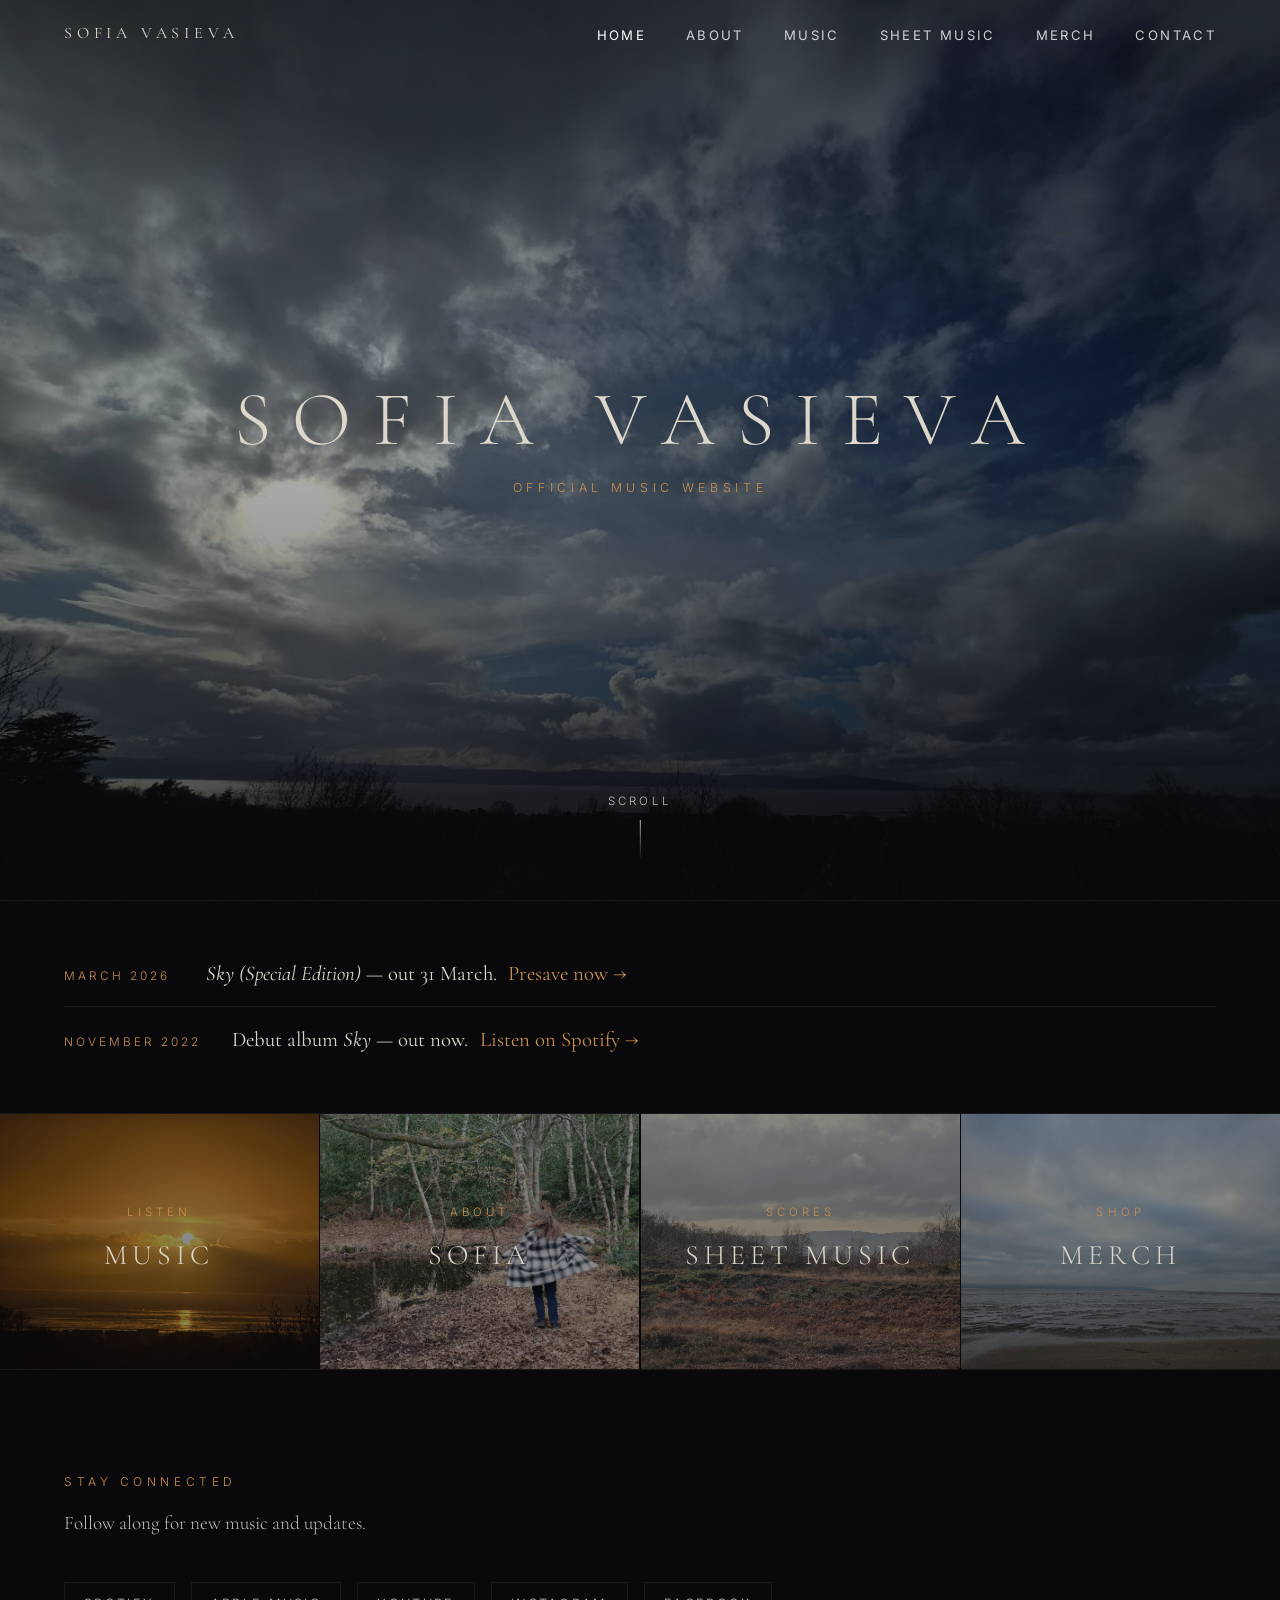
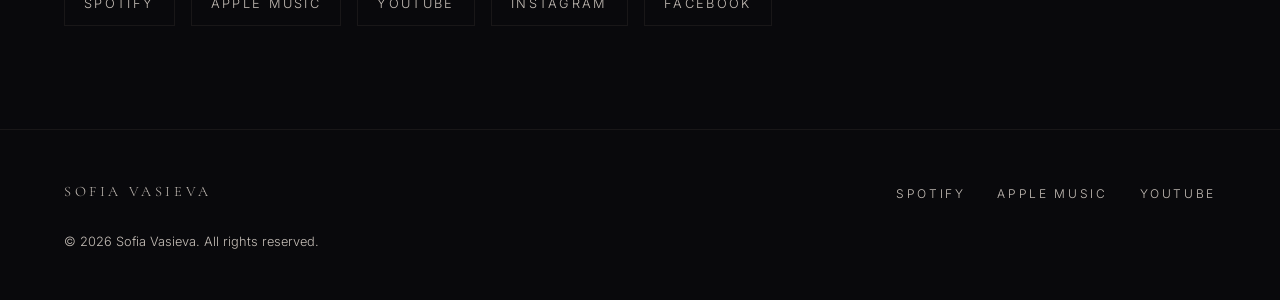
==== index.html @ a775e07c "Adding files first time" ====
<!DOCTYPE html>
<html lang="en">
<head>
  <meta charset="UTF-8">
  <meta name="viewport" content="width=device-width, initial-scale=1.0">
  <title>Sofia Vasieva</title>
  <meta name="description" content="Sofia Vasieva — composer and musician. Official music website.">
  <link rel="stylesheet" href="css/style.css">
</head>
<body>

  <!-- ══════════════════════════════════════
       NAVIGATION
       To add or rename a page: edit the <li> items below.
       The class="active" highlights the current page — keep it on "Home" here.
  ══════════════════════════════════════ -->
  <nav class="nav" id="mainNav">
    <a href="index.html" class="nav-logo">Sofia Vasieva</a>
    <ul class="nav-links">
      <li><a href="index.html" class="active">Home</a></li>
      <li><a href="about.html">About</a></li>
      <li><a href="music.html">Music</a></li>
      <li><a href="sheet-music.html">Sheet Music</a></li>
      <li><a href="merch.html">Merch</a></li>
      <li><a href="contact.html">Contact</a></li>
    </ul>
    <button class="nav-toggle" aria-label="Toggle menu">
      <span></span><span></span><span></span>
    </button>
  </nav>

  <!-- ══════════════════════════════════════
       HERO SECTION
       Background photo: dramatic-clouds.png
       To swap the background photo, change the filename in the url() below.
       Available photos in images/backgrounds/:
         dramatic-clouds.png, golden-sunset.png, tidal-flats.png,
         moorland.png, ocean-sunset.png, rain-window.png, sunset-wide.png
  ══════════════════════════════════════ -->
  <section class="hero">
    <div class="hero-bg" style="background-image: url('images/backgrounds/dramatic-clouds.png');"></div>
    <div class="hero-overlay"></div>
    <div class="hero-content">

      <!-- ── YOUR NAME ──
           Font size is deliberately restrained.
           To make it larger: increase the last number, e.g. change 5.5rem to 7rem.
           To make it smaller: decrease it, e.g. change 5.5rem to 4rem.
      ── -->
      <h1 class="hero-title" style="font-size: clamp(2.4rem, 6vw, 5.5rem);">Sofia Vasieva</h1>

      <!-- ── TAGLINE ──
           Shown in amber below your name. Edit the text between the tags.
           This tells visitors it is your music site (vs. a future science site).
      ── -->
      <span class="hero-eyebrow" style="margin-top: 1rem; display:block;">official music website</span>

    </div>
    <div class="hero-scroll" aria-hidden="true">
      <span>Scroll</span>
      <div class="hero-scroll-line"></div>
    </div>
  </section>

  <!-- ══════════════════════════════════════
       NEWS / ANNOUNCEMENTS STRIP
       Intentionally minimal — dates and headlines only.

       HOW TO UPDATE:
       · Edit the text inside <p class="news-headline"> for each item.
       · Change the <span class="news-date"> text.
       · Update href="#" with your real presave / announcement URL.
       · To ADD a new item: copy a <div class="news-item"> block and paste above the others.
       · To REMOVE an old item: delete the whole <div class="news-item"> block.
  ══════════════════════════════════════ -->
  <div class="news-strip">

    <!-- Most recent item first: -->

    <div class="news-item">
      <span class="news-date">March 2026</span>
      <p class="news-headline">
        <em>Sky (Special Edition)</em> — out 31 March.
        <!-- UPDATE: replace the # with your actual presave/link URL -->
        <a href="#" class="news-link">Presave now →</a>
      </p>
    </div>

    <div class="news-item">
      <span class="news-date">November 2022</span>
      <p class="news-headline">
        Debut album <em>Sky</em> — out now.
        <a href="https://open.spotify.com/album/0wvh6Ya2eiq0gS8Y3p2ku6"
           target="_blank" rel="noopener" class="news-link">Listen on Spotify →</a>
      </p>
    </div>

    <!-- ── TO ADD MORE NEWS, COPY THIS BLOCK: ──
    <div class="news-item">
      <span class="news-date">Month Year</span>
      <p class="news-headline">
        Your announcement text here.
        <a href="YOUR_LINK" target="_blank" rel="noopener" class="news-link">Link text →</a>
      </p>
    </div>
    ── -->

  </div>

  <!-- ══════════════════════════════════════
       PAGE LINKS — four image panels leading to other sections.
       To change a background photo, update the url() in each style="..." below.
  ══════════════════════════════════════ -->
  <section>
    <div class="teaser-grid">

      <a href="music.html" class="teaser-card">
        <div class="teaser-bg" style="background-image: url('images/backgrounds/golden-sunset.png');"></div>
        <div class="teaser-overlay"></div>
        <div class="teaser-content">
          <span class="teaser-label">Listen</span>
          <span class="teaser-name">Music</span>
        </div>
      </a>

      <a href="about.html" class="teaser-card">
        <div class="teaser-bg" style="background-image: url('images/portrait/me_1.png');"></div>
        <div class="teaser-overlay"></div>
        <div class="teaser-content">
          <span class="teaser-label">About</span>
          <span class="teaser-name">Sofia</span>
        </div>
      </a>

      <a href="sheet-music.html" class="teaser-card">
        <div class="teaser-bg" style="background-image: url('images/backgrounds/moorland.png');"></div>
        <div class="teaser-overlay"></div>
        <div class="teaser-content">
          <span class="teaser-label">Scores</span>
          <span class="teaser-name">Sheet Music</span>
        </div>
      </a>

      <a href="merch.html" class="teaser-card">
        <div class="teaser-bg" style="background-image: url('images/backgrounds/tidal-flats.png');"></div>
        <div class="teaser-overlay"></div>
        <div class="teaser-content">
          <span class="teaser-label">Shop</span>
          <span class="teaser-name">Merch</span>
        </div>
      </a>

    </div>
  </section>

  <!-- ══════════════════════════════════════
       FOLLOW / SOCIAL MEDIA SECTION
       This gives visitors a clear place to find and follow you.

       HOW TO UPDATE:
       · Replace each href="#" with your real social media URL.
       · To add a platform: copy a <a class="social-link"> and update the href and text.
       · To remove a platform: delete that <a> tag.
       · To change the intro line: edit the <p class="contact-intro"> text.
  ══════════════════════════════════════ -->
  <section class="section" style="border-top: 1px solid var(--border);">
    <span class="section-eyebrow">Stay connected</span>
    <p class="contact-intro" style="margin-bottom:1.8rem;">
      Follow along for new music and updates.
    </p>
    <div class="social-row">
      <a href="https://open.spotify.com/artist/4lT0CU5uolFDBK3afVRovx"
         target="_blank" rel="noopener" class="social-link">Spotify</a>
      <a href="https://music.apple.com/gb/album/sky/1651735423"
         target="_blank" rel="noopener" class="social-link">Apple Music</a>
      <a href="https://www.youtube.com/channel/UC-3G4gNWq5SX8hbs0VZsb0Q" target="_blank" rel="noopener" class="social-link">YouTube</a>
      <a href="https://instagram.com/sofiavasievamusic"
         target="_blank" rel="noopener" class="social-link">Instagram</a>
      <!-- UPDATE: replace # with your Facebook page URL once you have it
           (e.g. https://facebook.com/sofiavasievamusic) -->
      <a href="#" target="_blank" rel="noopener" class="social-link">Facebook</a>
    </div>
  </section>

  <!-- ══════════════════════════════════════
       FOOTER
       To update links: edit the href="..." values.
       To add more: copy a <li> item and update the text and link.
       UPDATE: replace the YouTube # with your actual channel URL.
  ══════════════════════════════════════ -->
  <footer class="footer">
    <span class="footer-name">Sofia Vasieva</span>
    <ul class="footer-links">
      <li><a href="https://open.spotify.com/artist/4lT0CU5uolFDBK3afVRovx" target="_blank" rel="noopener">Spotify</a></li>
      <li><a href="https://music.apple.com/gb/album/sky/1651735423" target="_blank" rel="noopener">Apple Music</a></li>
      <!-- UPDATE: replace # with your YouTube channel URL -->
      <li><a href="https://www.youtube.com/channel/UC-3G4gNWq5SX8hbs0VZsb0Q" target="_blank" rel="noopener">YouTube</a></li>
    </ul>
    <p class="footer-copy">&copy; <span id="year"></span> Sofia Vasieva. All rights reserved.</p>
  </footer>

  <script src="js/main.js"></script>
  <script>document.getElementById('year').textContent = new Date().getFullYear();</script>
</body>
</html>
---- css/style.css ----
/* ============================================================
   SOFIA VASIEVA — WEBSITE STYLESHEET
   Palette: Dark atmospheric with warm amber accents
   Fonts: Cormorant Garamond (headings) + Inter (body)
   ============================================================ */

@import url('https://fonts.googleapis.com/css2?family=Cormorant+Garamond:ital,wght@0,300;0,400;0,500;1,300;1,400;1,500&family=Inter:wght@300;400;500&display=swap');

/* ── RESET & BASE ── */
*, *::before, *::after {
  margin: 0;
  padding: 0;
  box-sizing: border-box;
}

:root {
  --bg:           #09090c;
  --surface:      #111116;
  --surface-2:    #19191f;
  --border:       rgba(210, 190, 160, 0.08);
  --border-hover: rgba(210, 190, 160, 0.22);
  --text:         #ddd7cb;
  --text-muted:   #c4bdb6;
  --text-faint:   #8c8680;
  --accent:       #c89050;
  --accent-glow:  rgba(200, 144, 80, 0.18);
  --nav-height:   68px;
  --serif:        'Cormorant Garamond', Georgia, serif;
  --sans:         'Inter', system-ui, -apple-system, sans-serif;
  --ease:         cubic-bezier(0.4, 0, 0.2, 1);
}

html {
  scroll-behavior: smooth;
  overflow-x: hidden;
}

body {
  background: var(--bg);
  color: var(--text);
  font-family: var(--sans);
  font-weight: 300;
  font-size: 17px;
  line-height: 1.7;
  -webkit-font-smoothing: antialiased;
}

a { color: inherit; text-decoration: none; }
img { max-width: 100%; display: block; }

/* ── NAVIGATION ── */
.nav {
  position: fixed;
  top: 0; left: 0; right: 0;
  z-index: 100;
  height: var(--nav-height);
  display: flex;
  align-items: center;
  justify-content: space-between;
  padding: 0 clamp(1.5rem, 5vw, 4rem);
  transition: background 0.4s var(--ease), backdrop-filter 0.4s;
}

.nav.scrolled {
  background: rgba(9, 9, 12, 0.88);
  backdrop-filter: blur(14px);
  -webkit-backdrop-filter: blur(14px);
  border-bottom: 1px solid var(--border);
}

.nav-logo {
  font-family: var(--serif);
  font-size: 1rem;
  letter-spacing: 0.3em;
  text-transform: uppercase;
  color: var(--text);
  font-weight: 400;
  transition: color 0.2s;
}
.nav-logo:hover { color: var(--accent); }

.nav-links {
  display: flex;
  align-items: center;
  gap: 2.5rem;
  list-style: none;
}

.nav-links a {
  font-size: 0.82rem;
  font-weight: 400;
  letter-spacing: 0.18em;
  text-transform: uppercase;
  color: rgba(255, 255, 255, 0.78);
  transition: color 0.2s;
}
.nav-links a:hover,
.nav-links a.active { color: #ffffff; }

.nav-toggle {
  display: none;
  flex-direction: column;
  gap: 5px;
  cursor: pointer;
  background: none;
  border: none;
  padding: 4px;
}
.nav-toggle span {
  display: block;
  width: 22px;
  height: 1px;
  background: var(--text);
  transition: all 0.3s;
}

/* ── FULL-HEIGHT HERO ── */
.hero {
  position: relative;
  width: 100%;
  height: 100vh;
  min-height: 580px;
  display: flex;
  align-items: center;
  justify-content: center;
  overflow: hidden;
}

.hero-bg {
  position: absolute;
  inset: 0;
  background-size: cover;
  background-position: center;
  transform: scale(1.04);
  transition: transform 8s ease-out;
}
.hero.loaded .hero-bg { transform: scale(1); }

.hero-overlay {
  position: absolute;
  inset: 0;
  background: linear-gradient(
    to bottom,
    rgba(9,9,12,0.5) 0%,
    rgba(9,9,12,0.25) 40%,
    rgba(9,9,12,0.5) 75%,
    rgba(9,9,12,0.92) 100%
  );
}

.hero-content {
  position: relative;
  z-index: 2;
  text-align: center;
  padding: 0 2rem;
}

.hero-eyebrow {
  font-size: 0.77rem;
  letter-spacing: 0.38em;
  text-transform: uppercase;
  color: var(--accent);
  margin-bottom: 1.2rem;
  display: block;
}

.hero-title {
  font-family: var(--serif);
  font-size: clamp(3.2rem, 9vw, 9rem);
  font-weight: 300;
  letter-spacing: 0.28em;
  text-transform: uppercase;
  line-height: 1;
  margin-bottom: 1.2rem;
}

.hero-subtitle {
  font-family: var(--serif);
  font-style: italic;
  font-size: clamp(1rem, 2.5vw, 1.5rem);
  color: var(--text-muted);
  letter-spacing: 0.06em;
  font-weight: 300;
}

.hero-scroll {
  position: absolute;
  bottom: 2.5rem;
  left: 50%;
  transform: translateX(-50%);
  z-index: 2;
  display: flex;
  flex-direction: column;
  align-items: center;
  gap: 0.5rem;
  color: var(--text-muted);
}
.hero-scroll span {
  font-size: 0.72rem;
  letter-spacing: 0.28em;
  text-transform: uppercase;
}
.hero-scroll-line {
  width: 1px;
  height: 40px;
  background: linear-gradient(to bottom, var(--text-muted), transparent);
  animation: scrollLine 2s ease-in-out infinite;
}
@keyframes scrollLine {
  0%   { opacity: 1; transform: scaleY(0); transform-origin: top; }
  50%  { opacity: 1; transform: scaleY(1); transform-origin: top; }
  51%  { transform: scaleY(1); transform-origin: bottom; }
  100% { opacity: 0; transform: scaleY(0); transform-origin: bottom; }
}

/* ── PAGE HERO (shorter, for inner pages) ── */
.page-hero {
  position: relative;
  height: 55vh;
  min-height: 320px;
  display: flex;
  align-items: flex-end;
  overflow: hidden;
  padding-bottom: 4rem;
}

.page-hero-content {
  position: relative;
  z-index: 2;
  padding: 0 clamp(1.5rem, 5vw, 4rem);
}

.page-title {
  font-family: var(--serif);
  font-size: clamp(2.5rem, 6vw, 5.5rem);
  font-weight: 300;
  letter-spacing: 0.22em;
  text-transform: uppercase;
  line-height: 1;
}

.page-subtitle {
  font-family: var(--serif);
  font-style: italic;
  font-size: 1.1rem;
  color: var(--text-muted);
  margin-top: 0.7rem;
  font-weight: 300;
}

/* ── SECTIONS ── */
.section {
  padding: clamp(3.5rem, 8vw, 7rem) clamp(1.5rem, 5vw, 4rem);
}

.section-eyebrow {
  display: block;
  font-size: 0.75rem;
  letter-spacing: 0.38em;
  text-transform: uppercase;
  color: var(--accent);
  margin-bottom: 0.8rem;
}

.section-title {
  font-family: var(--serif);
  font-size: clamp(1.8rem, 4vw, 3rem);
  font-weight: 300;
  letter-spacing: 0.1em;
  margin-bottom: 3rem;
}

/* ── TIMELINE (Announcements — Home page) ── */
.timeline {
  max-width: 680px;
  position: relative;
  padding-left: 2rem;
}
.timeline::before {
  content: '';
  position: absolute;
  left: 0; top: 8px; bottom: 8px;
  width: 1px;
  background: linear-gradient(to bottom, var(--accent), transparent);
}

.timeline-item {
  padding-bottom: 2.8rem;
  position: relative;
}
.timeline-item::before {
  content: '';
  position: absolute;
  left: -2.35rem;
  top: 8px;
  width: 7px; height: 7px;
  border-radius: 50%;
  background: var(--accent);
  box-shadow: 0 0 10px var(--accent-glow);
}

.timeline-date {
  font-size: 0.75rem;
  letter-spacing: 0.22em;
  text-transform: uppercase;
  color: var(--accent);
  margin-bottom: 0.45rem;
  display: block;
}

.timeline-text {
  font-family: var(--serif);
  font-size: 1.15rem;
  color: var(--text);
  line-height: 1.5;
}

.timeline-detail {
  font-size: 0.91rem;
  color: var(--text-muted);
  margin-top: 0.3rem;
}

/* ── TEASER ROW (Home page links) ── */
.teaser-grid {
  display: grid;
  grid-template-columns: repeat(auto-fit, minmax(220px, 1fr));
  gap: 1.5px;
}

.teaser-card {
  position: relative;
  aspect-ratio: 5/4;
  overflow: hidden;
  display: block;
}

.teaser-bg {
  position: absolute;
  inset: 0;
  background-size: cover;
  background-position: center;
  transition: transform 0.7s var(--ease);
}
.teaser-card:hover .teaser-bg { transform: scale(1.06); }

.teaser-overlay {
  position: absolute;
  inset: 0;
  background: rgba(9,9,12,0.48);
  transition: background 0.4s;
}
.teaser-card:hover .teaser-overlay { background: rgba(9,9,12,0.3); }

.teaser-content {
  position: absolute;
  inset: 0;
  display: flex;
  flex-direction: column;
  align-items: center;
  justify-content: center;
  text-align: center;
  padding: 2rem;
}

.teaser-label {
  font-size: 0.72rem;
  letter-spacing: 0.35em;
  text-transform: uppercase;
  color: var(--accent);
  margin-bottom: 0.6rem;
}

.teaser-name {
  font-family: var(--serif);
  font-size: 1.75rem;
  font-weight: 300;
  letter-spacing: 0.18em;
  text-transform: uppercase;
}

/* ── ALBUM GRID (Music page) ── */
.album-grid {
  display: grid;
  grid-template-columns: repeat(auto-fill, minmax(260px, 1fr));
  gap: 2rem;
}

.album-card {
  cursor: pointer;
}

.album-cover-wrap {
  position: relative;
  aspect-ratio: 1;
  overflow: hidden;
  background: var(--surface-2);
  border: 1px solid var(--border);
  transition: border-color 0.3s;
}
.album-card:hover .album-cover-wrap { border-color: var(--border-hover); }

.album-cover-wrap img {
  width: 100%; height: 100%;
  object-fit: cover;
  transition: transform 0.6s var(--ease);
}
.album-card:hover .album-cover-wrap img { transform: scale(1.04); }

.album-placeholder {
  width: 100%; height: 100%;
  display: flex;
  flex-direction: column;
  align-items: center;
  justify-content: center;
  gap: 0.7rem;
  border: 1px dashed rgba(200, 144, 80, 0.3);
  color: var(--accent);
  font-size: 0.8rem;
  letter-spacing: 0.12em;
  text-align: center;
  padding: 2rem;
  line-height: 1.7;
}

.album-hover-label {
  position: absolute;
  inset: 0;
  background: rgba(9,9,12,0.42);
  display: flex;
  align-items: center;
  justify-content: center;
  opacity: 0;
  transition: opacity 0.3s;
}
.album-card:hover .album-hover-label { opacity: 1; }
.album-hover-label span {
  font-size: 0.74rem;
  letter-spacing: 0.28em;
  text-transform: uppercase;
  border: 1px solid rgba(255,255,255,0.35);
  padding: 0.5rem 1.2rem;
}

.album-info { padding: 1rem 0 0; }
.album-name {
  font-family: var(--serif);
  font-size: 1.25rem;
  font-weight: 400;
  letter-spacing: 0.06em;
  margin-bottom: 0.2rem;
}
.album-year {
  font-size: 0.82rem;
  letter-spacing: 0.18em;
  color: var(--text-muted);
}

/* ── DRAWER (Music page side panel) ── */
.drawer-overlay {
  position: fixed; inset: 0;
  background: rgba(9,9,12,0.72);
  z-index: 200;
  opacity: 0; visibility: hidden;
  transition: opacity 0.35s, visibility 0.35s;
}
.drawer-overlay.open { opacity: 1; visibility: visible; }

.drawer {
  position: fixed;
  top: 0; right: 0;
  width: min(460px, 100vw);
  height: 100%;
  background: var(--surface);
  border-left: 1px solid var(--border);
  z-index: 201;
  transform: translateX(100%);
  transition: transform 0.45s cubic-bezier(0.4, 0, 0.2, 1);
  overflow-y: auto;
  padding: 3rem 2.2rem 3rem;
}
.drawer.open { transform: translateX(0); }

.drawer-close {
  position: absolute;
  top: 1.4rem; right: 1.6rem;
  background: none; border: none;
  cursor: pointer;
  color: var(--text-muted);
  font-size: 1.6rem;
  line-height: 1;
  transition: color 0.2s;
  padding: 2px 6px;
}
.drawer-close:hover { color: var(--text); }

.drawer-cover {
  aspect-ratio: 1;
  max-width: 260px;
  width: 100%;
  margin: 2.5rem auto 1.8rem;
  background: var(--surface-2);
  border: 1px solid var(--border);
  overflow: hidden;
  display: flex; align-items: center; justify-content: center;
}
.drawer-cover img { width: 100%; height: 100%; object-fit: cover; }
.drawer-cover-placeholder {
  font-size: 0.8rem;
  letter-spacing: 0.12em;
  color: var(--text-muted);
  text-align: center;
  padding: 1.5rem;
  line-height: 1.7;
}

.drawer-album-name {
  font-family: var(--serif);
  font-size: 1.9rem;
  font-weight: 400;
  text-align: center;
  margin-bottom: 0.3rem;
}
.drawer-album-year {
  text-align: center;
  font-size: 0.8rem;
  letter-spacing: 0.22em;
  text-transform: uppercase;
  color: var(--text-muted);
  margin-bottom: 2rem;
}

.drawer-divider {
  border: none;
  border-top: 1px solid var(--border);
  margin: 1.5rem 0;
}

.drawer-label {
  font-size: 0.74rem;
  letter-spacing: 0.3em;
  text-transform: uppercase;
  color: var(--accent);
  margin-bottom: 1rem;
  display: block;
}

.streaming-links {
  display: flex;
  flex-direction: column;
  gap: 0.55rem;
}

.streaming-link {
  display: flex;
  align-items: center;
  gap: 0.9rem;
  padding: 0.85rem 1.1rem;
  border: 1px solid var(--border);
  background: var(--surface-2);
  color: var(--text);
  font-size: 0.88rem;
  letter-spacing: 0.08em;
  transition: border-color 0.2s, background 0.2s, color 0.2s;
}
.streaming-link:hover {
  border-color: var(--border-hover);
  background: var(--surface);
  color: var(--accent);
}
.streaming-link svg {
  width: 18px; height: 18px;
  flex-shrink: 0;
}

/* ── MERCH GRID ── */
.merch-grid {
  display: grid;
  grid-template-columns: repeat(auto-fill, minmax(260px, 1fr));
  gap: 2.5rem;
}

.merch-card {
  display: block;
  color: inherit;
  text-decoration: none;
}

.merch-img-wrap {
  position: relative;
  aspect-ratio: 1;
  overflow: hidden;
  background: var(--surface-2);
  border: 1px solid var(--border);
  transition: border-color 0.3s;
  margin-bottom: 1rem;
}
.merch-card:hover .merch-img-wrap { border-color: var(--border-hover); }

.merch-placeholder {
  width: 100%; height: 100%;
  display: flex;
  flex-direction: column;
  align-items: center;
  justify-content: center;
  gap: 0.6rem;
  border: 1px dashed rgba(200, 144, 80, 0.3);
  color: var(--accent);
  font-size: 0.8rem;
  letter-spacing: 0.12em;
  text-align: center;
  padding: 2rem;
  line-height: 1.7;
}

.merch-img-wrap img {
  width: 100%; height: 100%;
  object-fit: cover;
  transition: transform 0.6s var(--ease);
}
.merch-card:hover .merch-img-wrap img { transform: scale(1.05); }

.merch-name {
  font-family: var(--serif);
  font-size: 1.1rem;
  margin-bottom: 0.25rem;
}
.merch-price {
  font-size: 0.9rem;
  color: var(--text-muted);
  letter-spacing: 0.1em;
  margin-bottom: 0.5rem;
}
.merch-buy {
  font-size: 0.75rem;
  letter-spacing: 0.25em;
  text-transform: uppercase;
  color: var(--accent);
  border-bottom: 1px solid transparent;
  display: inline-block;
  transition: border-color 0.2s;
}
.merch-card:hover .merch-buy { border-color: var(--accent); }

/* ── SHEET MUSIC ── */
.sheet-grid {
  display: grid;
  grid-template-columns: repeat(auto-fit, minmax(280px, 1fr));
  gap: 3rem;
  max-width: 860px;
}

.sheet-card {
  background: var(--surface);
  border: 1px solid var(--border);
  padding: 2.2rem;
  transition: border-color 0.3s;
}
.sheet-card:hover { border-color: var(--border-hover); }

.sheet-img {
  aspect-ratio: 3/4;
  max-width: 180px;
  width: 100%;
  margin: 0 auto 1.8rem;
  background: var(--surface-2);
  border: 1px solid var(--border);
  overflow: hidden;
  display: flex; align-items: center; justify-content: center;
}
.sheet-img img { width: 100%; height: 100%; object-fit: cover; }
.sheet-img-placeholder {
  border: 1px dashed rgba(200, 144, 80, 0.3);
  color: var(--accent);
  font-size: 0.8rem;
  letter-spacing: 0.12em;
  text-align: center;
  width: 100%; height: 100%;
  display: flex; flex-direction: column;
  align-items: center; justify-content: center;
  gap: 0.5rem;
  padding: 1.5rem;
  line-height: 1.7;
}

.sheet-type {
  font-size: 0.74rem;
  letter-spacing: 0.32em;
  text-transform: uppercase;
  color: var(--accent);
  margin-bottom: 0.7rem;
  display: block;
}
.sheet-name {
  font-family: var(--serif);
  font-size: 1.4rem;
  margin-bottom: 0.6rem;
}
.sheet-desc {
  font-size: 0.93rem;
  color: var(--text-muted);
  line-height: 1.7;
  margin-bottom: 1.8rem;
}

.btn {
  display: inline-flex;
  align-items: center;
  gap: 0.5rem;
  padding: 0.75rem 1.8rem;
  font-size: 0.8rem;
  font-weight: 400;
  letter-spacing: 0.22em;
  text-transform: uppercase;
  transition: all 0.25s;
  cursor: pointer;
  border: none;
  font-family: var(--sans);
}
.btn-outline {
  border: 1px solid var(--border-hover);
  color: var(--text);
  background: transparent;
}
.btn-outline:hover {
  background: var(--accent);
  border-color: var(--accent);
  color: var(--bg);
}

/* ── ABOUT PAGE ── */
.about-layout {
  display: grid;
  grid-template-columns: 1fr 1.7fr;
  gap: 5rem;
  align-items: start;
  max-width: 1060px;
}

.portrait-wrap {
  position: sticky;
  top: calc(var(--nav-height) + 2rem);
}

.portrait-placeholder {
  aspect-ratio: 3/4;
  border: 1px dashed rgba(200, 144, 80, 0.35);
  display: flex;
  flex-direction: column;
  align-items: center;
  justify-content: center;
  gap: 1rem;
  color: var(--accent);
  text-align: center;
  padding: 2.5rem;
  font-size: 0.84rem;
  letter-spacing: 0.12em;
  line-height: 1.7;
}

.portrait-wrap img.portrait-photo {
  width: 100%;
  aspect-ratio: 3/4;
  object-fit: cover;
  object-position: left top;
}

.about-name {
  font-family: var(--serif);
  font-size: clamp(2rem, 4vw, 3rem);
  font-weight: 300;
  letter-spacing: 0.15em;
  text-transform: uppercase;
  margin-bottom: 0.5rem;
}
.about-tag {
  font-size: 0.8rem;
  letter-spacing: 0.3em;
  text-transform: uppercase;
  color: var(--accent);
  margin-bottom: 2.5rem;
  display: block;
}

.about-bio p {
  font-family: var(--serif);
  font-size: 1.1rem;
  line-height: 1.9;
  color: var(--text);
  margin-bottom: 1.4rem;
}
.about-bio p.placeholder {
  color: var(--text-muted);
  font-style: italic;
  border-left: 2px solid rgba(200,144,80,0.4);
  padding-left: 1.2rem;
}

/* ── CONTACT PAGE ── */
.contact-intro {
  font-family: var(--serif);
  font-size: 1.2rem;
  line-height: 1.9;
  color: var(--text-muted);
  max-width: 540px;
  margin-bottom: 3rem;
}

.contact-item {
  display: flex;
  align-items: flex-start;
  gap: 1.5rem;
  padding: 1.4rem 0;
  border-bottom: 1px solid var(--border);
  max-width: 560px;
}
.contact-label {
  font-size: 0.74rem;
  letter-spacing: 0.3em;
  text-transform: uppercase;
  color: var(--accent);
  min-width: 90px;
  padding-top: 4px;
  flex-shrink: 0;
}
.contact-value {
  font-family: var(--serif);
  font-size: 1.05rem;
}
.contact-value a { transition: color 0.2s; }
.contact-value a:hover { color: var(--accent); }

.social-row {
  display: flex;
  gap: 1rem;
  flex-wrap: wrap;
  margin-top: 2.5rem;
}
.social-link {
  display: inline-flex;
  align-items: center;
  gap: 0.6rem;
  padding: 0.65rem 1.2rem;
  border: 1px solid var(--border);
  font-size: 0.8rem;
  letter-spacing: 0.18em;
  text-transform: uppercase;
  color: var(--text-muted);
  transition: border-color 0.2s, color 0.2s;
}
.social-link:hover { border-color: var(--border-hover); color: var(--text); }

/* ── FOOTER ── */
.footer {
  padding: 3rem clamp(1.5rem, 5vw, 4rem);
  border-top: 1px solid var(--border);
  display: flex;
  align-items: center;
  justify-content: space-between;
  flex-wrap: wrap;
  gap: 1.5rem;
}
.footer-name {
  font-family: var(--serif);
  font-size: 0.9rem;
  letter-spacing: 0.25em;
  text-transform: uppercase;
  color: var(--text-muted);
}
.footer-links {
  display: flex;
  align-items: center;
  gap: 2rem;
  list-style: none;
}
.footer-links a {
  font-size: 0.75rem;
  letter-spacing: 0.22em;
  text-transform: uppercase;
  color: var(--text-muted);
  transition: color 0.2s;
}
.footer-links a:hover { color: var(--text); }
.footer-copy {
  font-size: 0.8rem;
  color: var(--text-muted);
  width: 100%;
}

/* ── NEWS STRIP (home page announcements) ── */
.news-strip {
  padding: 2.5rem clamp(1.5rem, 5vw, 4rem);
  border-top: 1px solid var(--border);
  border-bottom: 1px solid var(--border);
}

.news-item {
  display: flex;
  align-items: baseline;
  gap: 2rem;
  padding: 1.1rem 0;
  border-bottom: 1px solid var(--border);
}
.news-item:last-child { border-bottom: none; }

.news-date {
  font-size: 0.74rem;
  letter-spacing: 0.25em;
  text-transform: uppercase;
  color: var(--accent);
  white-space: nowrap;
  min-width: 110px;
  flex-shrink: 0;
}

.news-headline {
  font-family: var(--serif);
  font-size: 1.3rem;
  font-weight: 400;
  line-height: 1.45;
  color: var(--text);
}

.news-link {
  color: var(--accent);
  border-bottom: 1px solid transparent;
  transition: border-color 0.2s;
  margin-left: 0.3em;
}
.news-link:hover { border-color: var(--accent); }

/* ── SINGLES GRID (music page — slightly more compact) ── */
.singles-grid {
  display: grid;
  grid-template-columns: repeat(auto-fill, minmax(200px, 1fr));
  gap: 1.5rem;
}

/* ── DISCOGRAPHY SECTION DIVIDER ── */
.discography-heading {
  font-family: var(--serif);
  font-size: clamp(1.4rem, 3vw, 2.2rem);
  font-weight: 300;
  letter-spacing: 0.12em;
  margin-bottom: 1.8rem;
  color: var(--text);
}

/* ── CONTACT FORM ── */
.contact-form {
  max-width: 520px;
  margin-top: 0.5rem;
}

.form-group {
  margin-bottom: 1.5rem;
}

.form-group label {
  display: block;
  font-size: 0.74rem;
  letter-spacing: 0.3em;
  text-transform: uppercase;
  color: var(--accent);
  margin-bottom: 0.6rem;
}

.form-group input,
.form-group textarea {
  width: 100%;
  background: var(--surface);
  border: 1px solid var(--border);
  color: var(--text);
  font-family: var(--sans);
  font-size: 0.9rem;
  font-weight: 300;
  padding: 0.85rem 1rem;
  outline: none;
  transition: border-color 0.2s;
  -webkit-appearance: none;
  border-radius: 0;
}

.form-group input:focus,
.form-group textarea:focus {
  border-color: var(--border-hover);
}

.form-group textarea {
  resize: vertical;
  min-height: 130px;
}

.form-submit {
  display: inline-flex;
  align-items: center;
  gap: 0.5rem;
  padding: 0.8rem 2rem;
  background: transparent;
  border: 1px solid var(--border-hover);
  color: var(--text);
  font-family: var(--sans);
  font-size: 0.8rem;
  font-weight: 400;
  letter-spacing: 0.22em;
  text-transform: uppercase;
  cursor: pointer;
  transition: all 0.25s;
}

.form-submit:hover {
  background: var(--accent);
  border-color: var(--accent);
  color: var(--bg);
}

.form-success {
  display: none;
  padding: 1.2rem;
  border: 1px solid var(--border-hover);
  font-family: var(--serif);
  font-size: 1rem;
  color: var(--accent);
  margin-top: 1rem;
}

/* ── RESPONSIVE ── */
@media (max-width: 860px) {
  .about-layout {
    grid-template-columns: 1fr;
    gap: 2.5rem;
  }
  .portrait-wrap {
    position: static;
    max-width: 260px;
    margin: 0 auto;
  }
}

@media (max-width: 680px) {
  .nav-links {
    display: none;
    position: fixed;
    top: var(--nav-height);
    left: 0; right: 0;
    background: rgba(9,9,12,0.97);
    backdrop-filter: blur(14px);
    flex-direction: column;
    gap: 0;
    padding: 0.5rem 0;
    border-bottom: 1px solid var(--border);
  }
  .nav-links.open { display: flex; }
  .nav-links li { width: 100%; }
  .nav-links a {
    display: block;
    padding: 0.9rem clamp(1.5rem, 5vw, 4rem);
  }
  .nav-toggle { display: flex; }
  .footer { flex-direction: column; align-items: flex-start; }
}
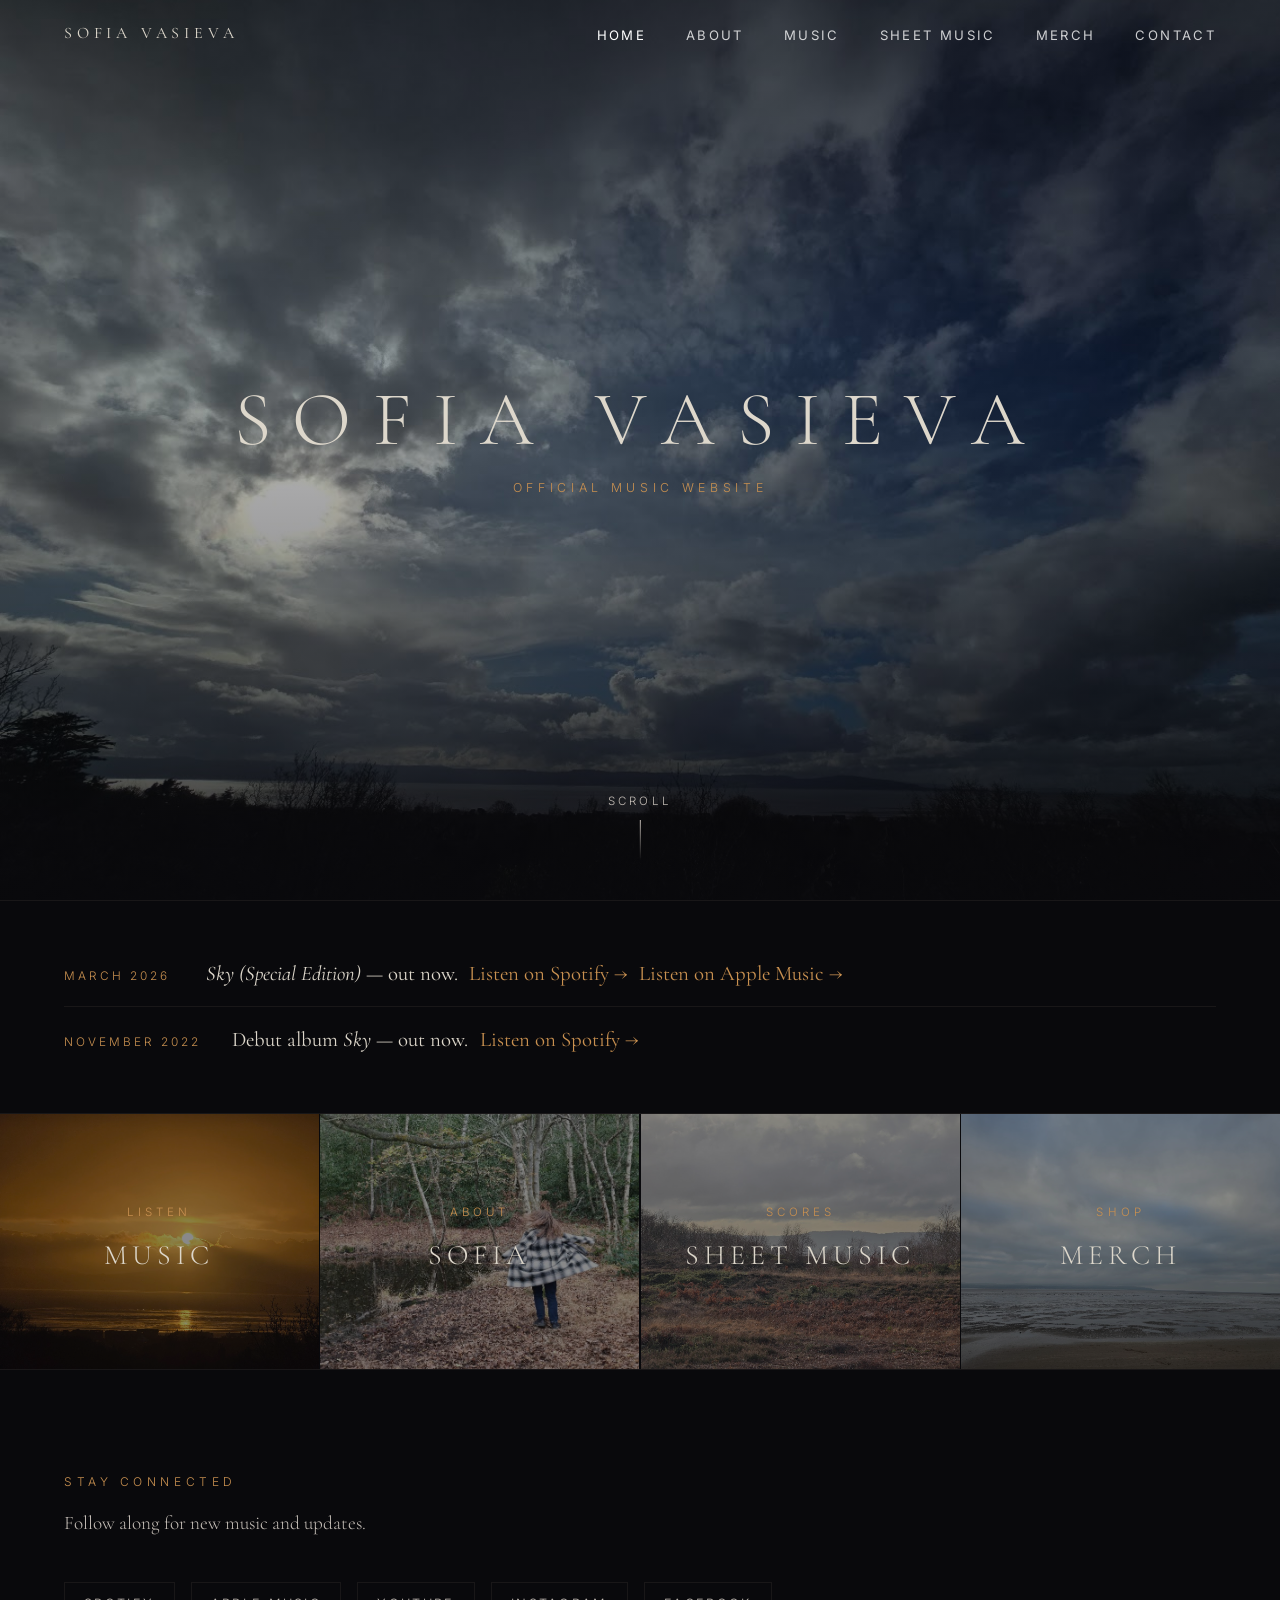
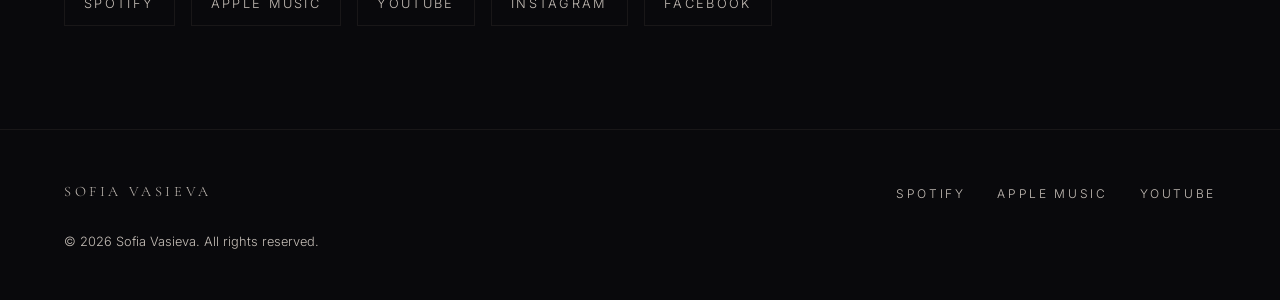
==== commit 1eb480a9: "Sky (Special Edition) is out: replace presave with streaming links Homepage news item now links to S" ====
--- a/index.html
+++ b/index.html
@@ -5,6 +5,8 @@
   <meta name="viewport" content="width=device-width, initial-scale=1.0">
   <title>Sofia Vasieva</title>
   <meta name="description" content="Sofia Vasieva — composer and musician. Official music website.">
+  <link rel="icon" type="image/x-icon" href="favicon.ico">
+  <link rel="apple-touch-icon" href="favicon.png">
   <link rel="stylesheet" href="css/style.css">
 </head>
 <body>
@@ -80,9 +82,9 @@
     <div class="news-item">
       <span class="news-date">March 2026</span>
       <p class="news-headline">
-        <em>Sky (Special Edition)</em> — out 31 March.
-        <!-- UPDATE: replace the # with your actual presave/link URL -->
-        <a href="#" class="news-link">Presave now →</a>
+        <em>Sky (Special Edition)</em> — out now.
+        <a href="https://open.spotify.com/album/6oXIBRTokiSPvqK4wkxHOU?si=sgKaD-jkQ6ux1RB3viKjCA" target="_blank" rel="noopener" class="news-link">Listen on Spotify →</a>
+        <a href="https://music.apple.com/gb/album/sky-special-edition/1886853205" target="_blank" rel="noopener" class="news-link">Listen on Apple Music →</a>
       </p>
     </div>
 
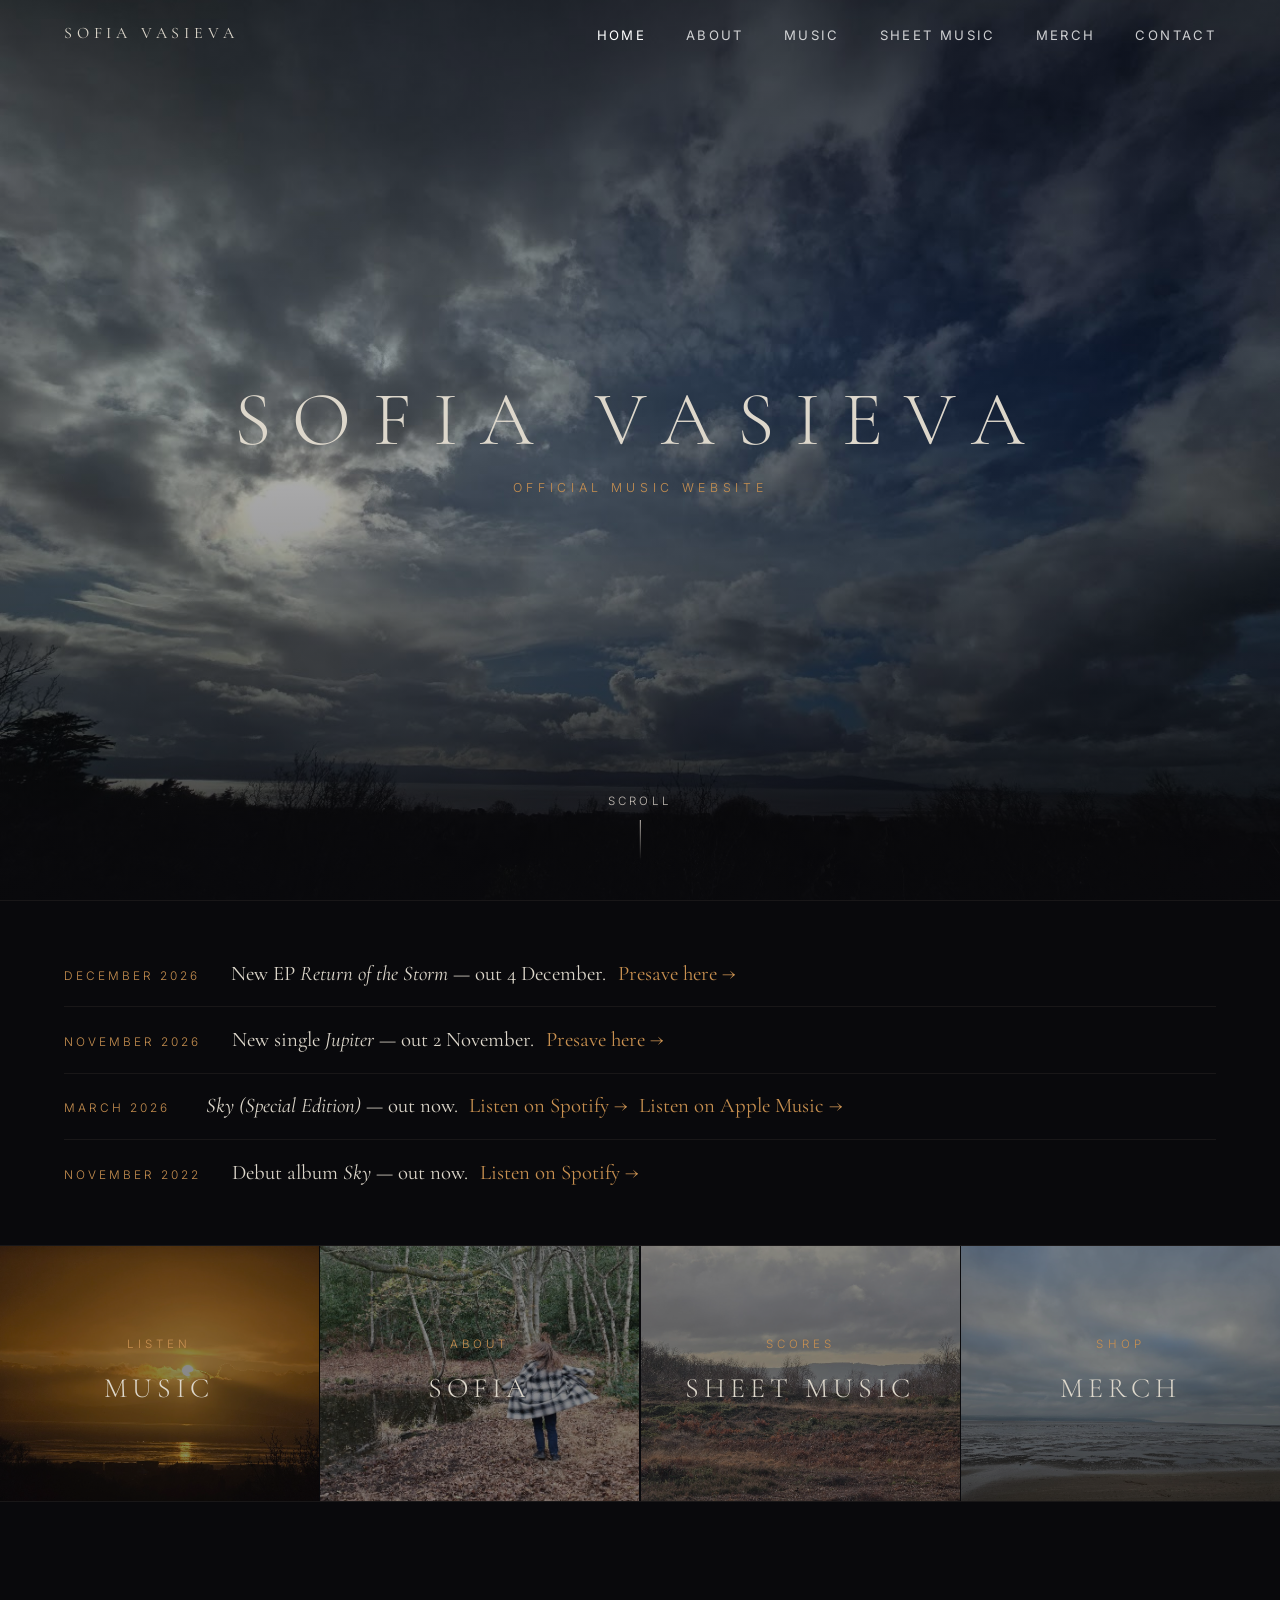
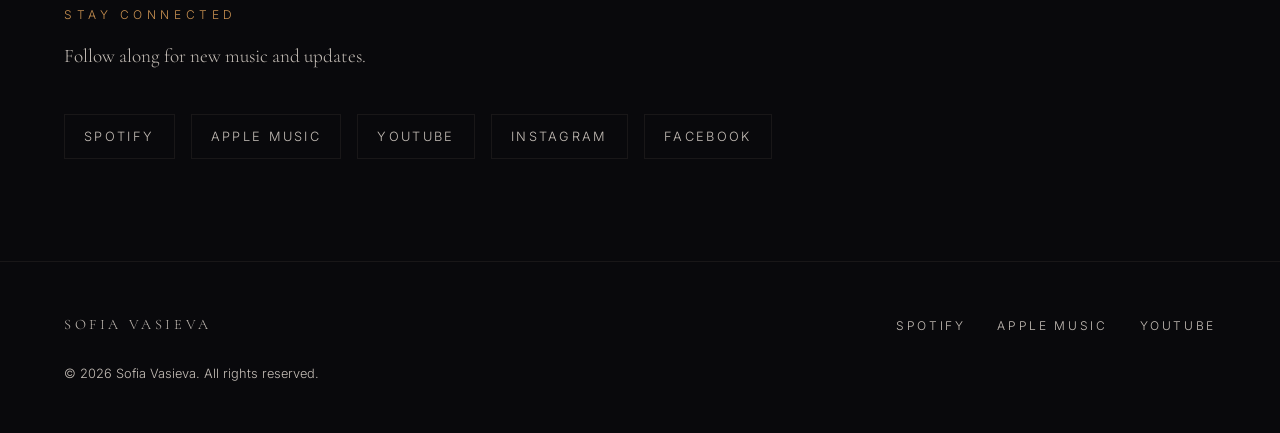
==== commit db6abd00: "Add upcoming releases Jupiter and Return of the Storm with presave links - Music page: new Jupiter s" ====
--- a/index.html
+++ b/index.html
@@ -78,6 +78,22 @@
   <div class="news-strip">
 
     <!-- Most recent item first: -->
+
+    <div class="news-item">
+      <span class="news-date">December 2026</span>
+      <p class="news-headline">
+        New EP <em>Return of the Storm</em> — out 4 December.
+        <a href="https://distrokid.com/hyperfollow/sofiavasieva/return-of-the-storm?ref=release" target="_blank" rel="noopener" class="news-link">Presave here →</a>
+      </p>
+    </div>
+
+    <div class="news-item">
+      <span class="news-date">November 2026</span>
+      <p class="news-headline">
+        New single <em>Jupiter</em> — out 2 November.
+        <a href="https://distrokid.com/hyperfollow/sofiavasieva/jupiter?ref=release" target="_blank" rel="noopener" class="news-link">Presave here →</a>
+      </p>
+    </div>
 
     <div class="news-item">
       <span class="news-date">March 2026</span>
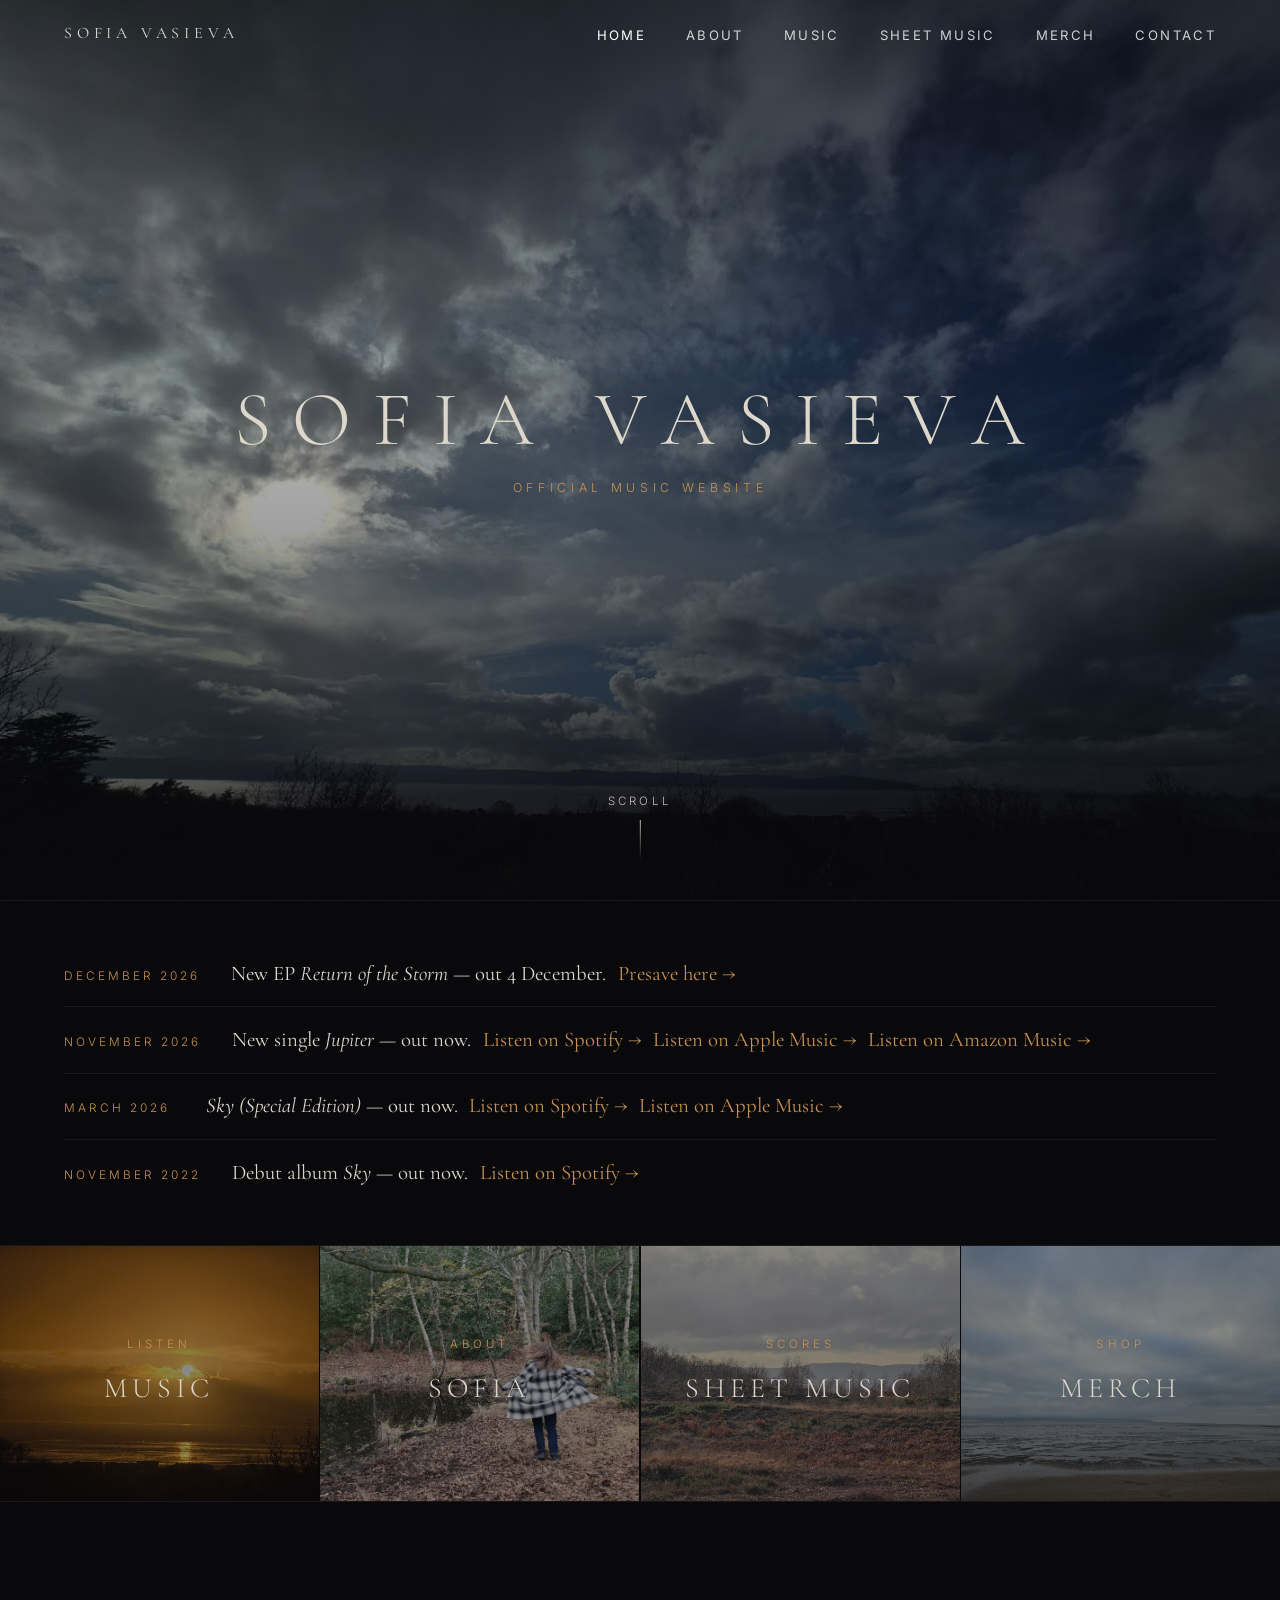
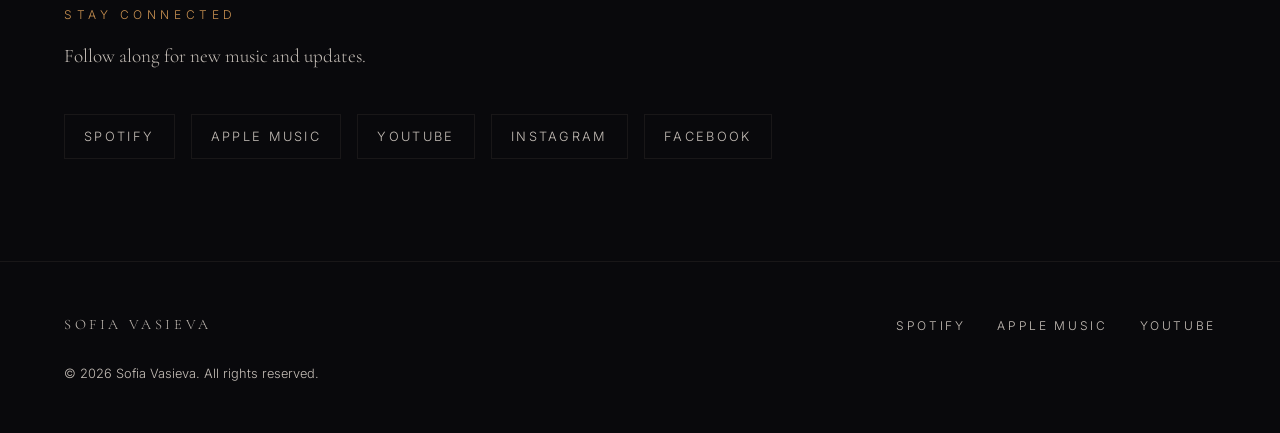
==== commit 36e01e44: "Jupiter is out: replace presave with streaming links Add Spotify, Apple Music and Amazon Music links" ====
--- a/index.html
+++ b/index.html
@@ -83,15 +83,17 @@
       <span class="news-date">December 2026</span>
       <p class="news-headline">
         New EP <em>Return of the Storm</em> — out 4 December.
-        <a href="https://distrokid.com/hyperfollow/sofiavasieva/return-of-the-storm?ref=release" target="_blank" rel="noopener" class="news-link">Presave here →</a>
+        <a href="https://distrokid.com/hyperfollow/sofiavasieva/return-of-the-storm-2" target="_blank" rel="noopener" class="news-link">Presave here →</a>
       </p>
     </div>
 
     <div class="news-item">
       <span class="news-date">November 2026</span>
       <p class="news-headline">
-        New single <em>Jupiter</em> — out 2 November.
-        <a href="https://distrokid.com/hyperfollow/sofiavasieva/jupiter?ref=release" target="_blank" rel="noopener" class="news-link">Presave here →</a>
+        New single <em>Jupiter</em> — out now.
+        <a href="https://open.spotify.com/track/37gRFGBHgxUQF6WIa2zLuK?si=c90bcd8d85e04064" target="_blank" rel="noopener" class="news-link">Listen on Spotify →</a>
+        <a href="https://music.apple.com/gb/song/jupiter/6816004919" target="_blank" rel="noopener" class="news-link">Listen on Apple Music →</a>
+        <a href="https://music.amazon.com/tracks/B0HKY8HLJQ" target="_blank" rel="noopener" class="news-link">Listen on Amazon Music →</a>
       </p>
     </div>
 
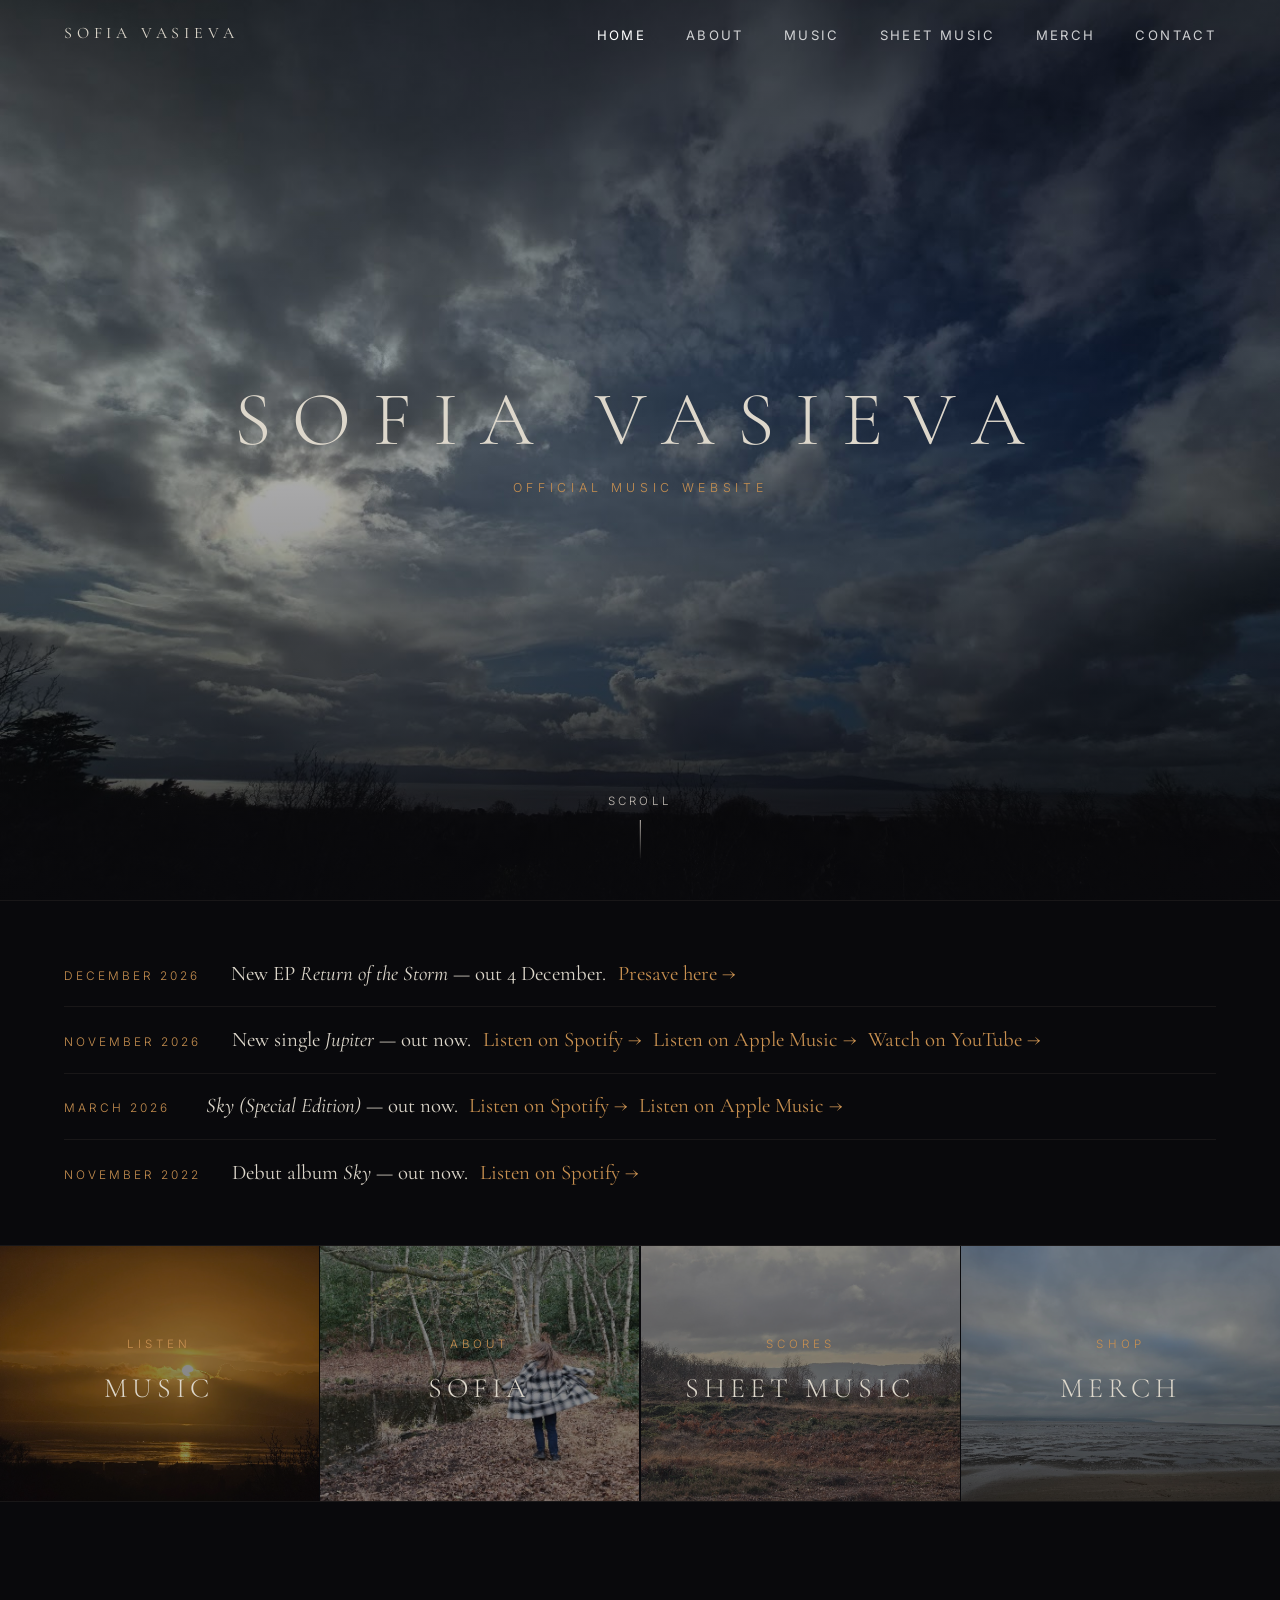
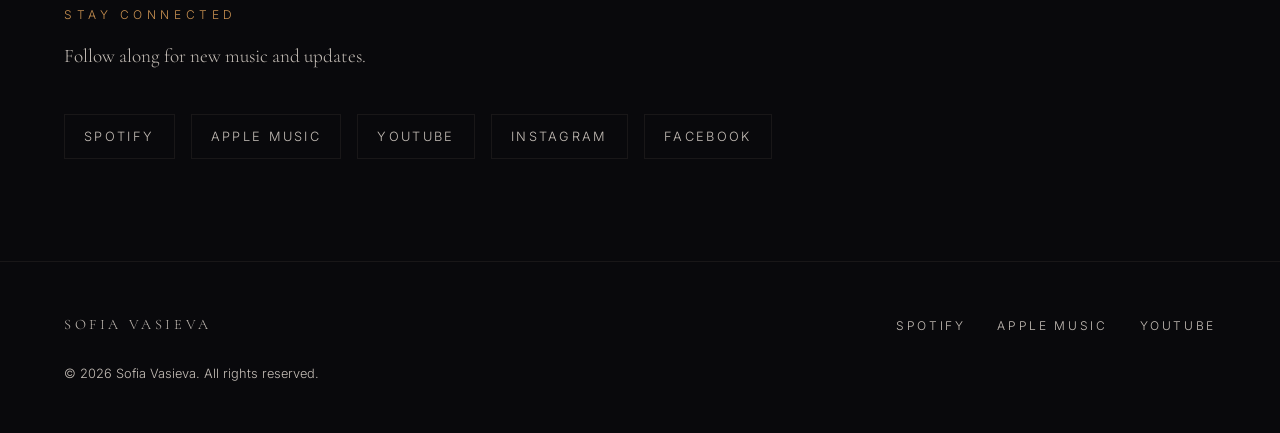
==== commit 4991f106: "Homepage: swap Amazon Music for YouTube on the Jupiter news item Co-Authored-By: Claude Opus 5 <nore" ====
--- a/index.html
+++ b/index.html
@@ -93,7 +93,7 @@
         New single <em>Jupiter</em> — out now.
         <a href="https://open.spotify.com/track/37gRFGBHgxUQF6WIa2zLuK?si=c90bcd8d85e04064" target="_blank" rel="noopener" class="news-link">Listen on Spotify →</a>
         <a href="https://music.apple.com/gb/song/jupiter/6816004919" target="_blank" rel="noopener" class="news-link">Listen on Apple Music →</a>
-        <a href="https://music.amazon.com/tracks/B0HKY8HLJQ" target="_blank" rel="noopener" class="news-link">Listen on Amazon Music →</a>
+        <a href="https://youtu.be/UKmGv7ffk6I" target="_blank" rel="noopener" class="news-link">Watch on YouTube →</a>
       </p>
     </div>
 
